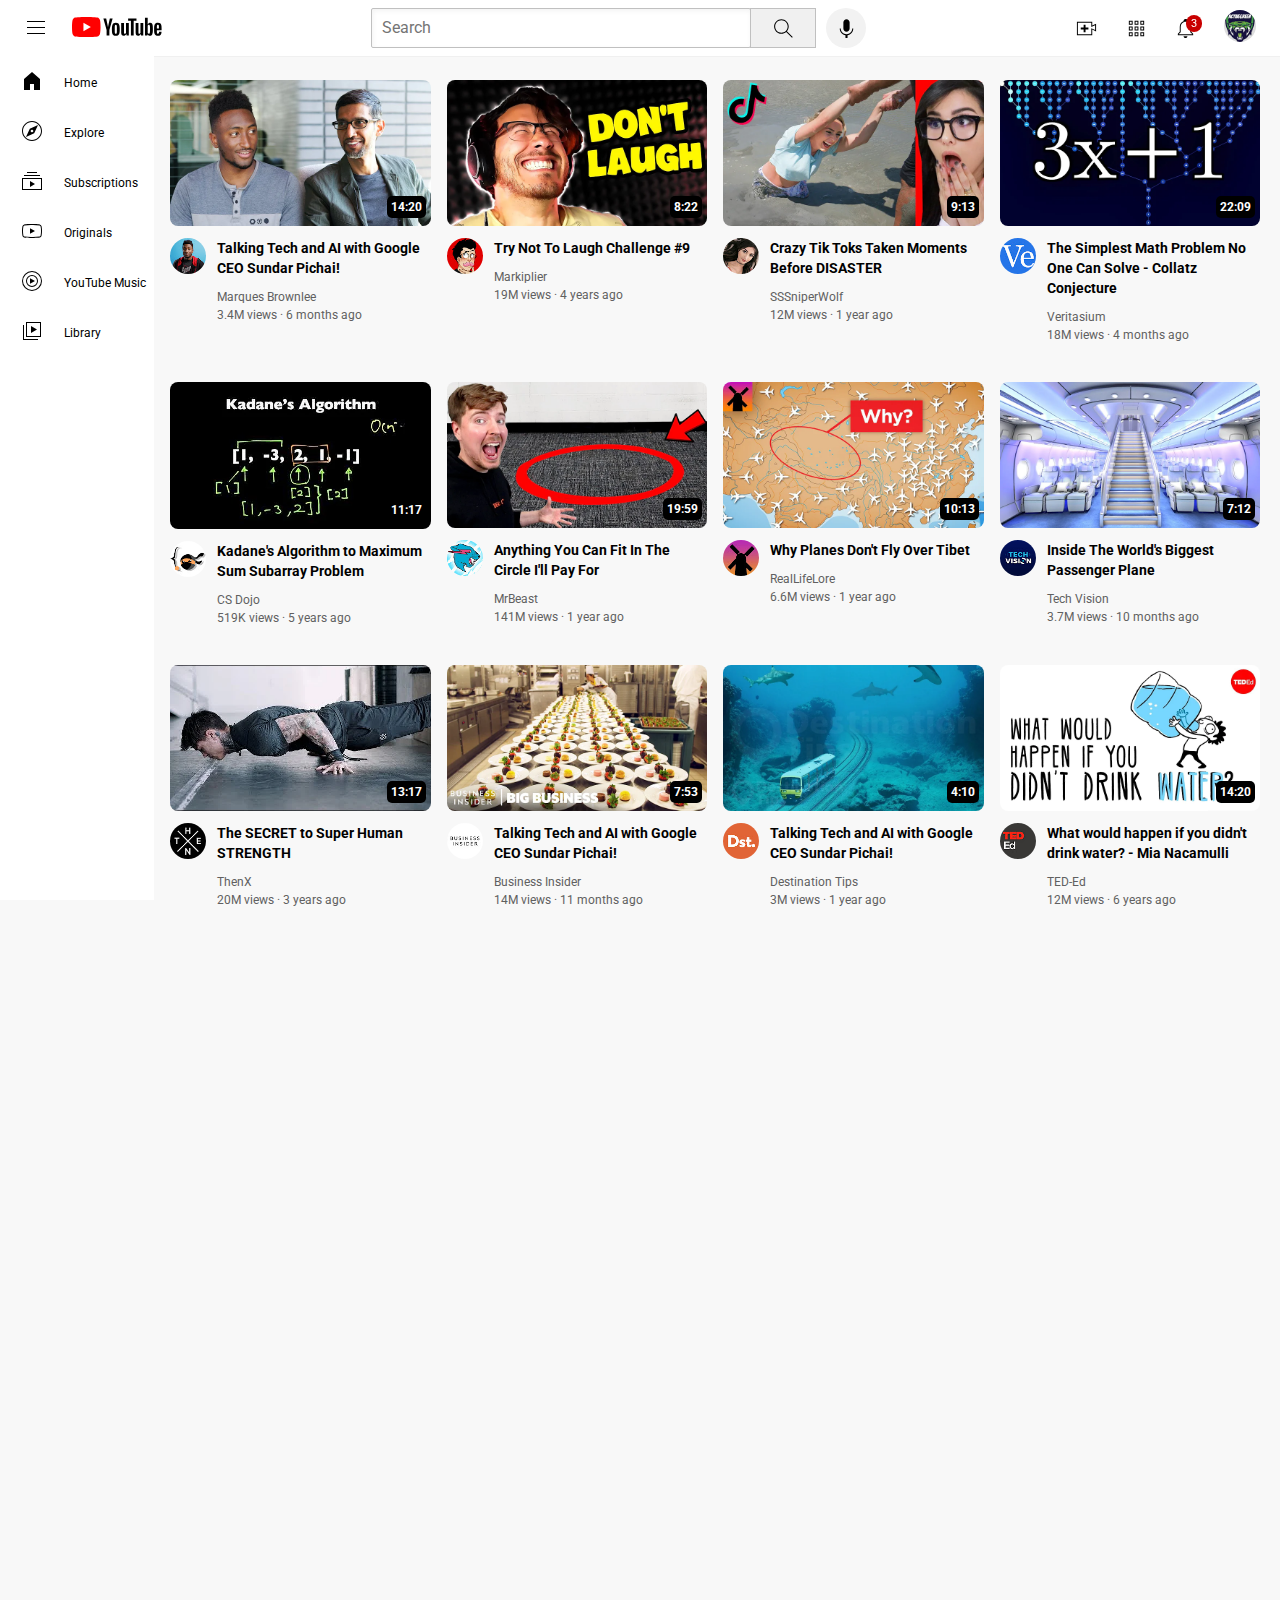
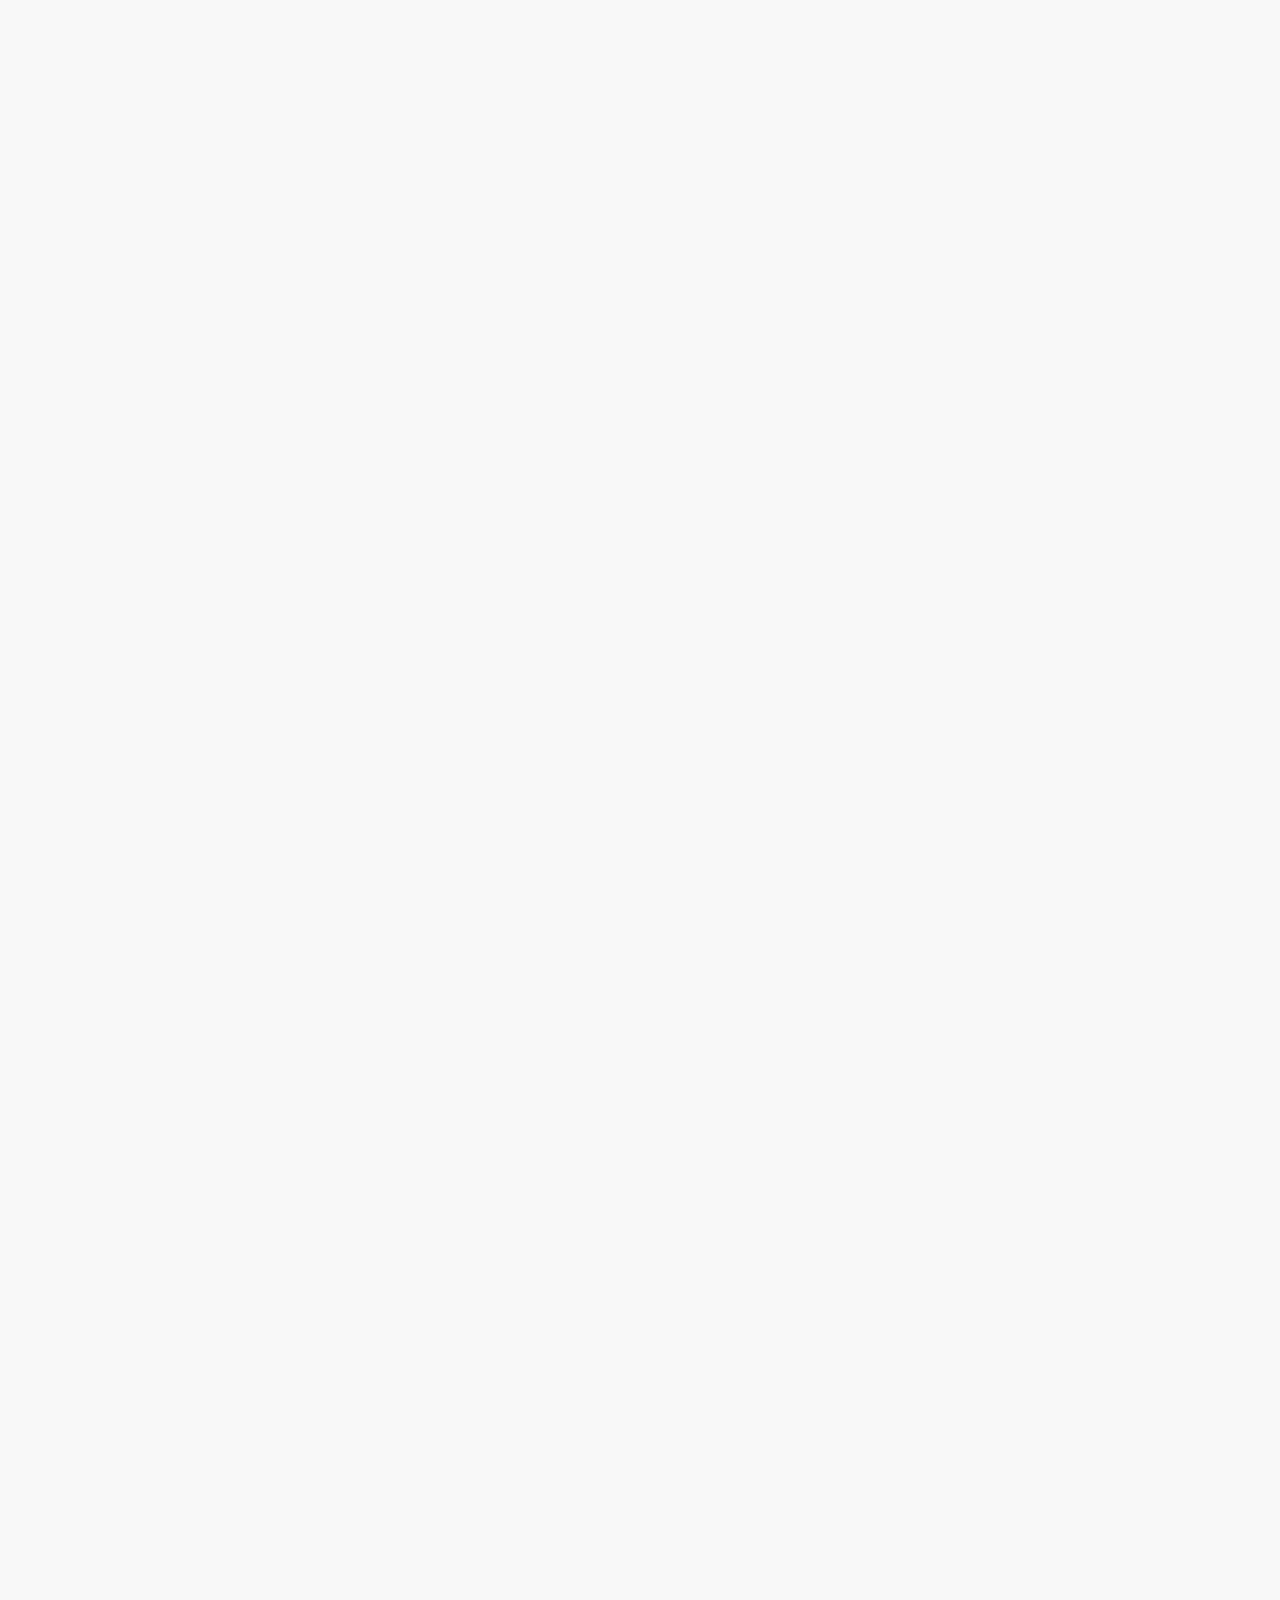
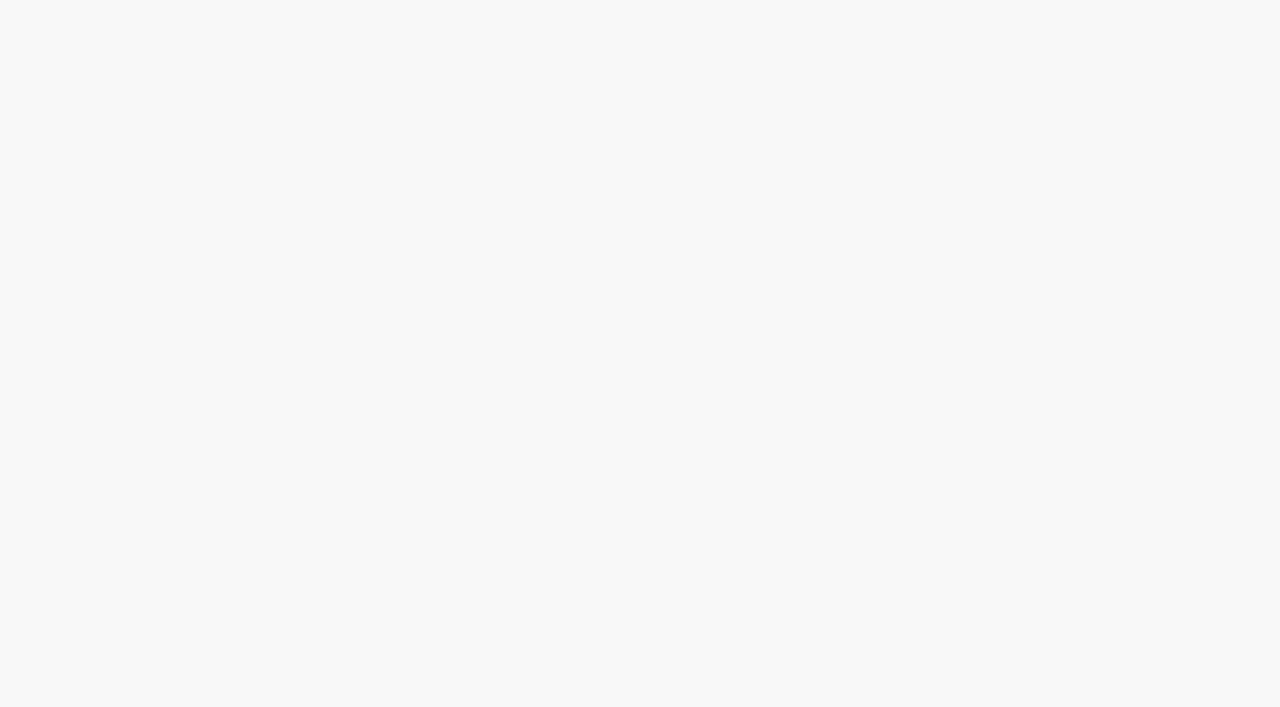
==== index.html @ 4d07a49f "Add files via upload" ====
<!DOCTYPE html>
<html>
  <head>

    <title>YouTube.com</title>

    <link rel="stylesheet" href="styles/YouTube-video.css">
    <link rel="stylesheet" href="styles/YouTube-header.css">
    <link rel="stylesheet" href="styles/YouTube-general.css">
    <link rel="stylesheet" href="styles/YouTube-sidebar.css">

    <link rel="preconnect" href="https://fonts.googleapis.com">
    <link rel="preconnect" href="https://fonts.gstatic.com" crossorigin>
    <link href="https://fonts.googleapis.com/css2?family=Roboto:wght@400;700&display=swap" rel="stylesheet">

  </head>
  <body>
    
    <header class="Header">
      <div class="left-section">
        <img class="hamburger-menu" src="photos/Header/hamburger-menu.svg">
        <a href="https://www.youtube.com/"><img class="youtube-logo" src="photos/Header/youtube-logo.svg"></a>
      </div>

      <div class="middle-section">
        <input class="search-bar" type="text" placeholder="Search">
        <button class="search-button">
          <img class="search-icon" src="photos/Header/search.svg">
          <div class="tooltip">Search</div>
        </button>
        <button class="voice-button">
          <img class="voice-icon" src="photos/Header/voice-search-icon.svg">
          <div class="tooltip">Search with your voice</div>
        </button>
      </div>

      <div class="right-section">
        <div class="upload-icon-container">
          <img class="upload-icon" src="photos/Header/upload.svg">
          <div class="tooltip">Create</div>
        </div>
        <div class="apps-icon-container">
          <img class="apps-icon" src="photos/Header/youtube-apps.svg">
          <div class="tooltip">YouTube Apps</div>
        </div>
        <div class="notifications-icon-container">
          <img class="notifications-icon" src="photos/Header/notifications.svg">
          <div class="notifications-count">3</div>
          <div class="tooltip">Notifications</div>
        </div>
        <a href="https://www.youtube.com/channel/UCqJUDIb3SZtZOdStWmdKdFQ"><img class="profile-icon" src="photos/Header/profile-p.jpg"></a>
      </div>
    </header>

    <nav class="Sidebar">
      <div class="sidebar-link"><img src="photos/SideBar/home.svg"><div class="sidebar-text">Home</div></div>
      <div class="sidebar-link"><img src="photos/SideBar/explore.svg"><div class="sidebar-text">Explore</div></div>
      <div class="sidebar-link"><img src="photos/SideBar/subscriptions.svg"><div class="sidebar-text">Subscriptions</div></div>
      <div class="sidebar-link"><img src="photos/SideBar/originals.svg"><div class="sidebar-text">Originals</div></div>
      <div class="sidebar-link"><img src="photos/SideBar/youtube-music.svg"><div class="sidebar-text">YouTube Music</div></div>
      <div class="sidebar-link"><img src="photos/SideBar/library.svg"><div class="sidebar-text">Library</div></div>
    </nav>

    <main>
      <section class="video-grid">
        <div class="video-preview">
          <div class="thumbnail-row">
            <a href="https://www.youtube.com/watch?v=n2RNcPRtAiY"><img class="thumbnail" src="photos/thumbnail-1.webp"></a>
            <div class="video-time">14:20</div>
          </div>
          <div class="video-info-grid">
            <div class="container">
              <a href="https://www.youtube.com/c/mkbhd" target="_blank"><img class="profile-picture" src="photos/profilepictures/pp1.jpeg"></a>
              <div class="expanded-profile-pic">
                <div class="creator-logo">
                  <div class="creator-pic"><img class="profile-picture" src="photos/profilepictures/pp1.jpeg"></div>
                </div>
                <div class="creator-details">
                  <div class="creator-name">Marques Brownlee</div>
                  <div class="creator-subs">15M subscribers</div>
                </div>
              </div>
            </div>
            <div>
              <a class="text-links" href="https://www.youtube.com/watch?v=n2RNcPRtAiY"><p class="video-title">Talking Tech and AI with Google CEO Sundar Pichai!</p></a>
              <a class="text-links" href="https://www.youtube.com/c/mkbhd"><p class="video-author">Marques Brownlee</p></a>
              <p class="video-stats">3.4M views &#183 6 months ago</p>
            </div>
          </div>
        </div>
  
        <div class="video-preview">
          <div class="thumbnail-row">
            <a href="https://www.youtube.com/watch?v=mP0RAo9SKZk"><img class="thumbnail" src="photos/thumbnail-2.webp"></a>
            <div class="video-time">8:22</div>
          </div>
          <div class="video-info-grid">
            <div class="container">
              <a href="https://www.youtube.com/c/markiplier" target="_blank"><img class="profile-picture" src="photos/profilepictures/pp2.jpeg"></a>
              <div class="expanded-profile-pic">
                <div class="creator-logo">
                  <div class="creator-pic"><img class="profile-picture" src="photos/profilepictures/pp2.jpeg"></div>
                </div>
                <div class="creator-details">
                  <div class="creator-name">Markiplier</div>
                  <div class="creator-subs">35M subscribers</div>
                </div>
              </div>
            </div>
            <div>
              <a class="text-links" href="https://www.youtube.com/watch?v=mP0RAo9SKZk"><p class="video-title">Try Not To Laugh Challenge #9</p></a>
              <a class="text-links" href="https://www.youtube.com/c/markiplier"><p class="video-author">Markiplier</p></a>
              <p class="video-stats">19M views &#183 4 years ago</p>
            </div>
          </div>
        </div>
  
        <div class="video-preview">
          <div class="thumbnail-row">
            <a href="https://www.youtube.com/watch?v=FgjPQQeTh1w"><img class="thumbnail" src="photos/thumbnail-3.webp"></a>
            <div class="video-time">9:13</div>
          </div>
          <div class="video-info-grid">
            <div class="container">
              <a href="https://www.youtube.com/user/SSSniperWolf" target="_blank"><img class="profile-picture" src="photos/profilepictures/pp3.jpeg"></a>
              <div class="expanded-profile-pic">
                <div class="creator-logo">
                  <div class="creator-pic"><img class="profile-picture" src="photos/profilepictures/pp3.jpeg"></div>
                </div>
                <div class="creator-details">
                  <div class="creator-name">SSSniperWolf</div>
                  <div class="creator-subs">33.6M subscribers</div>
                </div>
              </div>
            </div>
            <div>
              <a class="text-links" href="https://www.youtube.com/watch?v=FgjPQQeTh1w"><p class="video-title">
                Crazy Tik Toks Taken Moments Before DISASTER</p></a>
              <a class="text-links" href="https://www.youtube.com/user/SSSniperWolf"><p class="video-author">SSSniperWolf</p></a>
              <p class="video-stats">12M views &#183 1 year ago</p>
            </div>
          </div>
        </div>
  
        <div class="video-preview">
          <div class="thumbnail-row">
            <a href="https://www.youtube.com/watch?v=094y1Z2wpJg"><img class="thumbnail" src="photos/thumbnail-4.webp"></a>
            <div class="video-time">22:09</div>
          </div>
          <div class="video-info-grid">
            <div class="container">
              <a href="https://www.youtube.com/c/veritasium" target="_blank"><img class="profile-picture" src="photos/profilepictures/pp4.jpeg"></a>
              <div class="expanded-profile-pic">
                <div class="creator-logo">
                  <div class="creator-pic"><img class="profile-picture" src="photos/profilepictures/pp4.jpeg"></div>
                </div>
                <div class="creator-details">
                  <div class="creator-name">Veritasium</div>
                  <div class="creator-subs">13.8M subscribers</div>
                </div>
              </div>
            </div>
            <div>
              <a class="text-links" href="https://www.youtube.com/watch?v=094y1Z2wpJg"><p class="video-title">
                The Simplest Math Problem No One Can Solve - Collatz Conjecture</p></a>
              <a class="text-links" href="https://www.youtube.com/c/veritasium"><p class="video-author">Veritasium</p></a>
              <p class="video-stats">18M views &#183 4 months ago</p>
            </div>
          </div>
        </div>
  
        <div class="video-preview">
          <div class="thumbnail-row">
            <a href="https://www.youtube.com/watch?v=86CQq3pKSUw"><img class="thumbnail" src="photos/thumbnail-5.webp"></a>
            <div class="video-time">11:17</div>
          </div>
          <div class="video-info-grid">
            <div class="container">
              <a href="https://www.youtube.com/c/CSDojo" target="_blank"><img class="profile-picture" src="photos/profilepictures/pp5.jpeg"></a>
              <div class="expanded-profile-pic">
                <div class="creator-logo">
                  <div class="creator-pic"><img class="profile-picture" src="photos/profilepictures/pp5.jpeg"></div>
                </div>
                <div class="creator-details">
                  <div class="creator-name">CS Dojo</div>
                  <div class="creator-subs">1.9M subscribers</div>
                </div>
              </div>
            </div>
            <div>
              <a class="text-links" href="https://www.youtube.com/watch?v=86CQq3pKSUw"><p class="video-title">
                Kadane's Algorithm to Maximum Sum Subarray Problem</p></a>
              <a class="text-links" href="https://www.youtube.com/c/CSDojo"><p class="video-author">CS Dojo</p></a>
              <p class="video-stats">519K views &#183 5 years ago</p>
            </div>
          </div>
        </div>
  
        <div class="video-preview">
          <div class="thumbnail-row">
            <a href="https://www.youtube.com/watch?v=yXWw0_UfSFg"><img class="thumbnail" src="photos/thumbnail-6.webp"></a>
            <div class="video-time">19:59</div>
          </div>
          <div class="video-info-grid">
            <div class="container">
              <a href="https://www.youtube.com/channel/UCX6OQ3DkcsbYNE6H8uQQuVA" target="_blank"><img class="profile-picture" src="photos/profilepictures/pp6.jpeg"></a>
              <div class="expanded-profile-pic">
                <div class="creator-logo">
                  <div class="creator-pic"><img class="profile-picture" src="photos/profilepictures/pp6.jpeg"></div>
                </div>
                <div class="creator-details">
                  <div class="creator-name">MrBeast</div>
                  <div class="creator-subs">161M subscribers</div>
                </div>
              </div>
            </div>
            <div>
              <a class="text-links" href="https://www.youtube.com/watch?v=yXWw0_UfSFg"><p class="video-title">
                Anything You Can Fit In The Circle I'll Pay For</p></a>
              <a class="text-links" href="https://www.youtube.com/channel/UCX6OQ3DkcsbYNE6H8uQQuVA"><p class="video-author">MrBeast</p></a>
              <p class="video-stats">141M views &#183 1 year ago</p>
            </div>
          </div>
        </div>
  
        <div class="video-preview">
          <div class="thumbnail-row">
            <a href="https://www.youtube.com/watch?v=fNVa1qMbF9Y"><img class="thumbnail" src="photos/thumbnail-7.webp"></a>
            <div class="video-time">10:13</div>
          </div>
          <div class="video-info-grid">
            <div class="container">
              <a href="https://www.youtube.com/@RealLifeLore" target="_blank"><img class="profile-picture" src="photos/profilepictures/pp7.jpeg"></a>
              <div class="expanded-profile-pic">
                <div class="creator-logo">
                  <div class="creator-pic"><img class="profile-picture" src="photos/profilepictures/pp7.jpeg"></div>
                </div>
                <div class="creator-details">
                  <div class="creator-name">RealLifeLore</div>
                  <div class="creator-subs">6.87M subscribers</div>
                </div>
              </div>
            </div>
            <div>
              <a class="text-links" href="https://www.youtube.com/watch?v=fNVa1qMbF9Y"><p class="video-title">Why Planes Don't Fly Over Tibet</p></a>
              <a class="text-links" href="https://www.youtube.com/@RealLifeLore"><p class="video-author">RealLifeLore</p></a>
              <p class="video-stats">6.6M views &#183 1 year ago</p>
            </div>
          </div>
        </div>
  
        <div class="video-preview">
          <div class="thumbnail-row">
            <a href="https://www.youtube.com/watch?v=lFm4EM1juls"><img class="thumbnail" src="photos/thumbnail-8.webp"></a>
            <div class="video-time">7:12</div>
          </div>
          <div class="video-info-grid">
            <div class="container">
              <a href="https://www.youtube.com/channel/UCHAK6CyegY22Zj2GWrcaIxg" target="_blank"><img class="profile-picture" src="photos/profilepictures/pp8.jpeg"></a>
              <div class="expanded-profile-pic">
                <div class="creator-logo">
                  <div class="creator-pic"><img class="profile-picture" src="photos/profilepictures/pp8.jpeg"></div>
                </div>
                <div class="creator-details">
                  <div class="creator-name">Tech Vision</div>
                  <div class="creator-subs">814K subscribers</div>
                </div>
              </div>
            </div>
            <div>
              <a class="text-links" href="https://www.youtube.com/watch?v=n2RNcPRtAiY"><p class="video-title">Inside The World's Biggest Passenger Plane</p></a>
              <a class="text-links" href="https://www.youtube.com/c/mkbhd"><p class="video-author">Tech Vision</p></a>
              <p class="video-stats">3.7M views &#183 10 months ago</p>
            </div>
          </div>
        </div>
  
        <div class="video-preview">
          <div class="thumbnail-row">
            <a href="https://www.youtube.com/watch?v=ixmxOlcrlUc"><img class="thumbnail" src="photos/thumbnail-9.webp"></a>
            <div class="video-time">13:17</div>
          </div>
          <div class="video-info-grid">
            <div class="container">
              <a href="https://www.youtube.com/c/OFFICIALTHENXSTUDIOS" target="_blank"><img class="profile-picture" src="photos/profilepictures/pp9.jpeg"></a>
              <div class="expanded-profile-pic">
                <div class="creator-logo">
                  <div class="creator-pic"><img class="profile-picture" src="photos/profilepictures/pp9.jpeg"></div>
                </div>
                <div class="creator-details">
                  <div class="creator-name">ThenX</div>
                  <div class="creator-subs">7.65M subscribers</div>
                </div>
              </div>
            </div>
            <div>
              <a class="text-links" href="https://www.youtube.com/watch?v=ixmxOlcrlUc"><p class="video-title">The SECRET to Super Human STRENGTH</p></a>
              <a class="text-links" href="https://www.youtube.com/c/OFFICIALTHENXSTUDIOS"><p class="video-author">ThenX</p></a>
              <p class="video-stats">20M views &#183 3 years ago</p>
            </div>
          </div>
        </div>
  
        <div class="video-preview">
          <div class="thumbnail-row">
            <a href="https://www.youtube.com/watch?v=R2vXbFp5C9o"><img class="thumbnail" src="photos/thumbnail-10.webp"></a>
            <div class="video-time">7:53</div>
          </div>
          <div class="video-info-grid">
            <div class="container">
              <a href="https://www.youtube.com/user/businessinsider" target="_blank"><img class="profile-picture" src="photos/profilepictures/pp10.jpeg"></a>
              <div class="expanded-profile-pic">
                <div class="creator-logo">
                  <div class="creator-pic"><img class="profile-picture" src="photos/profilepictures/pp10.jpeg"></div>
                </div>
                <div class="creator-details">
                  <div class="creator-name">Business Insider</div>
                  <div class="creator-subs">7.83M subscribers</div>
                </div>
              </div>
            </div>
            <div>
              <a class="text-links" href="https://www.youtube.com/watch?v=R2vXbFp5C9o"><p class="video-title">Talking Tech and AI with Google CEO Sundar Pichai!</p></a>
              <a class="text-links" href="https://www.youtube.com/user/businessinsider"><p class="video-author">Business Insider</p></a>
              <p class="video-stats">14M views &#183 11 months ago</p>
            </div>
          </div>
        </div>
  
        <div class="video-preview">
          <div class="thumbnail-row">
            <a href="https://www.youtube.com/watch?v=0nZuYyXET3s"><img class="thumbnail" src="photos/thumbnail-11.webp"></a>
            <div class="video-time">4:10</div>
          </div>
          <div class="video-info-grid">
            <div class="container">
              <a href="https://www.youtube.com/c/Destinationtips" target="_blank"><img class="profile-picture" src="photos/profilepictures/pp11.jpeg"></a>
              <div class="expanded-profile-pic">
                <div class="creator-logo">
                  <div class="creator-pic"><img class="profile-picture" src="photos/profilepictures/pp11.jpeg"></div>
                </div>
                <div class="creator-details">
                  <div class="creator-name">Destination Tips</div>
                  <div class="creator-subs">282K subscribers</div>
                </div>
              </div>
            </div>
            <div>
              <a class="text-links" href="https://www.youtube.com/watch?v=0nZuYyXET3s"><p class="video-title">Talking Tech and AI with Google CEO Sundar Pichai!</p></a>
              <a class="text-links" href="https://www.youtube.com/c/Destinationtips"><p class="video-author">Destination Tips</p></a>
              <p class="video-stats">3M views &#183 1 year ago</p>
            </div>
          </div>
        </div>
  
        <div class="video-preview">
          <div class="thumbnail-row">
            <a href="https://www.youtube.com/watch?v=9iMGFqMmUFs"><img class="thumbnail" src="photos/thumbnail-12.webp"></a>
            <div class="video-time">14:20</div>
          </div>
          <div class="video-info-grid">
            <div class="container">
              <a href="https://www.youtube.com/teded" target="_blank"><img class="profile-picture" src="photos/profilepictures/pp12.jpeg"></a>
              <div class="expanded-profile-pic">
                <div class="creator-logo">
                  <div class="creator-pic"><img class="profile-picture" src="photos/profilepictures/pp12.jpeg"></div>
                </div>
                <div class="creator-details">
                  <div class="creator-name">TED-Ed</div>
                  <div class="creator-subs">18.7M subscribers</div>
                </div>
              </div>
            </div>
            <div>
              <a class="text-links" href="https://www.youtube.com/watch?v=9iMGFqMmUFs"><p class="video-title">What would happen if you didn't drink water? - Mia Nacamulli</p></a>
              <a class="text-links" href="https://www.youtube.com/teded"><p class="video-author">TED-Ed</p></a>
              <p class="video-stats">12M views &#183 6 years ago</p>
            </div>
          </div>
        </div>
      </section>
    </main>

    
  </body>
</html>
---- styles/YouTube-video.css ----
.video-grid
{
  display: grid;
  grid-template-columns: 1fr 1fr 1fr;
  column-gap: 16px;
  row-gap: 40px;
}

/*Adjusting video's to screen size*/

@media (max-width:750px)
{
  .video-grid
  {
    grid-template-columns: 1fr 1fr;
  }
}

@media (min-width:751px) and (max-width:999px)
{
  .video-grid
  {
    grid-template-columns: 1fr 1fr 1fr;
  }
}

@media (min-width:1000px)
{
  .video-grid
  {
    grid-template-columns: 1fr 1fr 1fr 1fr;
  }
}

/*-------------------------------------------------------*/

.thumbnail-row
{
  position: relative;
  margin-bottom: 8px;
}
.thumbnail
{
  width: 100%;
  border-radius: 8px;
}
.video-info-grid
{
  display: grid;
  grid-template-columns: 47px 1fr;
}
.profile-picture
{
  width: 36px;
  border-radius: 180px;
}
.video-title
{
  margin-top: 0px;
  font-weight: bold;
  font-size: 14px;
  line-height: 20px;
  margin-bottom: 12px;
}
.video-author, .video-stats
{
  font-size: 12px;
  color: rgb(96, 96, 96);
}
.video-author
{
  margin-bottom: 4px;
}
.video-time
{
  background-color: rgb(0, 0, 0);
  font-size: 12px;
  font-weight: bold;
  color:white;
  position: absolute;
  bottom: 12px;
  right: 5px;
  padding:4px;
  border-radius: 5px;
}

.expanded-profile-pic
{
  display: flex;
  justify-content: center;
  align-items: center;
  flex-direction: row;
  position: absolute;
  border-radius: 7px;
  background-color: white;
  box-shadow: 0px 0px 10px rgba(0, 0, 0, 0.2);
  padding: 10px 17px 6px 10px; /*top , right , bottom , left */

  top: 30px;
  left: 35px;
  opacity: 0;
  transition: opacity 0.7;
  pointer-events: none;
}

.container:hover .expanded-profile-pic
{
  opacity: 1;
}

.expanded-profile-pic img
{
  width: 50px;
}

.creator-logo
{
  margin-right: 7px;
}

.creator-name
{
  font-size: 15px;
  font-weight: bold;
}

.creator-subs
{
  font-size: 13px;
  color: gray;
  margin-top: 3px;
}

.container
{
  position: relative;
  display: flex;
  white-space: nowrap;
}
---- styles/YouTube-header.css ----
.Header
{
  display: flex;
  flex-direction: row;
  justify-content: space-between;
  position: fixed;

  height: 50px;
  top: 0px;
  left: 0px;
  right: 0px;
  background-color: white;
  border-bottom: 1px solid rgb(240, 240, 240); /*width , visible , color */
  z-index: 100;
  padding-top: 3px;
  padding-bottom: 3px;
}

.left-section
{
  display: flex;
  align-items: center;
}
.hamburger-menu
{
  height: 24px;
  margin-left: 24px;
  margin-right: 24px;
}
.youtube-logo
{
  height: 20px;
  margin-top: 2px;
}

.middle-section
{
  flex: 1;
  max-width: 500px;
  margin-left: 5px;
  margin-right: 0px;
  display: flex;
  align-items: center;
}

.search-bar
{
  flex: 1;
  width: 0;
  height: 36px;
  padding-left: 10px;
  font-size: 16px;

  border: 1px solid rgb(192, 192, 192); /*width , visible , color */
  border-radius: 2px;

  box-shadow: inset 1px 2px 5px rgba(0, 0, 0, 0.05);
}
.search-bar::placeholder
{
  font-family: Roboto, Arial;
  font-size: 16px;
}

.search-button
{
  height: 40px;
  width: 66px;
  background-color: rgb(240, 240, 240);
  border: 1px solid rgb(192, 192, 192); /*width , visible , color */
  margin-left: -1px;
  margin-right: 10px;
}


.search-button , .voice-button , .upload-icon-container , .apps-icon-container , .notifications-icon-container
{
  display: flex;
  align-items: center;
  justify-content: center;
  position: relative;
  cursor: pointer;
}



.search-button .tooltip , .voice-button .tooltip , .upload-icon-container .tooltip , .apps-icon-container .tooltip , .notifications-icon-container .tooltip
{
  position: absolute;
  background-color: gray;
  color: white;
  padding: 8px;
  border-radius: 4px;
  font-size: 12px;
  bottom: -40px;
  opacity: 0;
  transition: opacity 0.2s;
  pointer-events: none;
  white-space: nowrap;
}
.search-button:hover .tooltip , .voice-button:hover .tooltip , .upload-icon-container:hover .tooltip , .apps-icon-container:hover .tooltip ,
.notifications-icon-container:hover .tooltip
{
  opacity: 1;
}

.search-icon
{
  height: 25px;
}

.voice-button
{
  height: 40px;
  width: 40px;
  border-radius: 20px;
  border-style: none;
  background-color: rgb(242, 242, 242);
  margin-right: 5px;
}
.voice-icon
{
  height: 25px;
}

.right-section
{
  width: 205px;
  display: flex;
  align-items: center;
  justify-content:space-between;
  flex-shrink: 0;
}

.upload-icon
{
  height: 23px;
}


.apps-icon
{
  height: 23px;
}


.notifications-icon
{
  height: 23px;
}

.notifications-icon-container
{
position: relative;
}


.notifications-count
{
  position: absolute;
  top: -2px;
  right: -5px;
  background-color: rgb(201, 0, 0);
  color: white;
  font-size: 11px;
  padding: 2px 5px; /*vertical , horizontal */
  border-radius: 10px;
}


.profile-icon
{
  height: 32px;
  border-radius: 20px;
  margin-right: 24px;
}
---- styles/YouTube-general.css ----
p , a
{
  margin-top: 0px;
  margin-bottom: 0px;
}

body
{
  font-family: Roboto, Arial;
  color: black;
  margin: 0;
  padding-top: 80px;
  padding-left: 96px;
  padding-right: 24px;
  margin-bottom: 3000px;
  background-color: rgb(248, 248, 248);
}

.text-links
{
  color: inherit;
  text-decoration: none;
}

@media (min-width:1200.1px) /*sidebar padding correct scale*/
{
  body
  {
    padding-left: 170px;
    padding-right: 20px;
  }
}
---- styles/YouTube-sidebar.css ----
@media (max-width:1200px) /*Sidebar icon + text underneath*/
{
  .Sidebar
  {
    position: fixed;
    left: 0px;
    bottom: 0px;
    top: 50px;
    background-color: white;
    width: 72px;
    z-index: 200;
    padding-top: 8px;
  }

  .sidebar-link
  {
    height: 74px;
    display: flex;
    flex-direction: column;
    justify-content: center;
    align-items: center;
    cursor: pointer;
  }
  .sidebar-text
  {
    font-size: 10px;
  }
}

@media (min-width:1200.1px) /*Sidebar icon + text expanded*/
{
  .Sidebar
  {
    position: fixed;
    left: 0px;
    bottom: 0px;
    top: 50px;
    background-color: white;
    width: 154px;
    z-index: 200;
    padding-top: 8px;
  }

  .sidebar-link
  {
    height: 50px;
    display: flex;
    flex-direction: row;
    justify-content:flex-start;
    align-items:center;
    cursor: pointer;
  }

  .sidebar-link img
  {
    height: 24px;
    margin-bottom: 5px;
    margin-right: 20px;
    margin-left: 20px;
  }

  .sidebar-text
  {
    font-size: 12px;
  }
}

.sidebar-link:hover
{
  background-color: rgb(235, 235, 235);
}

.sidebar-link img
{
  height: 24px;
  margin-bottom: 5px;
}
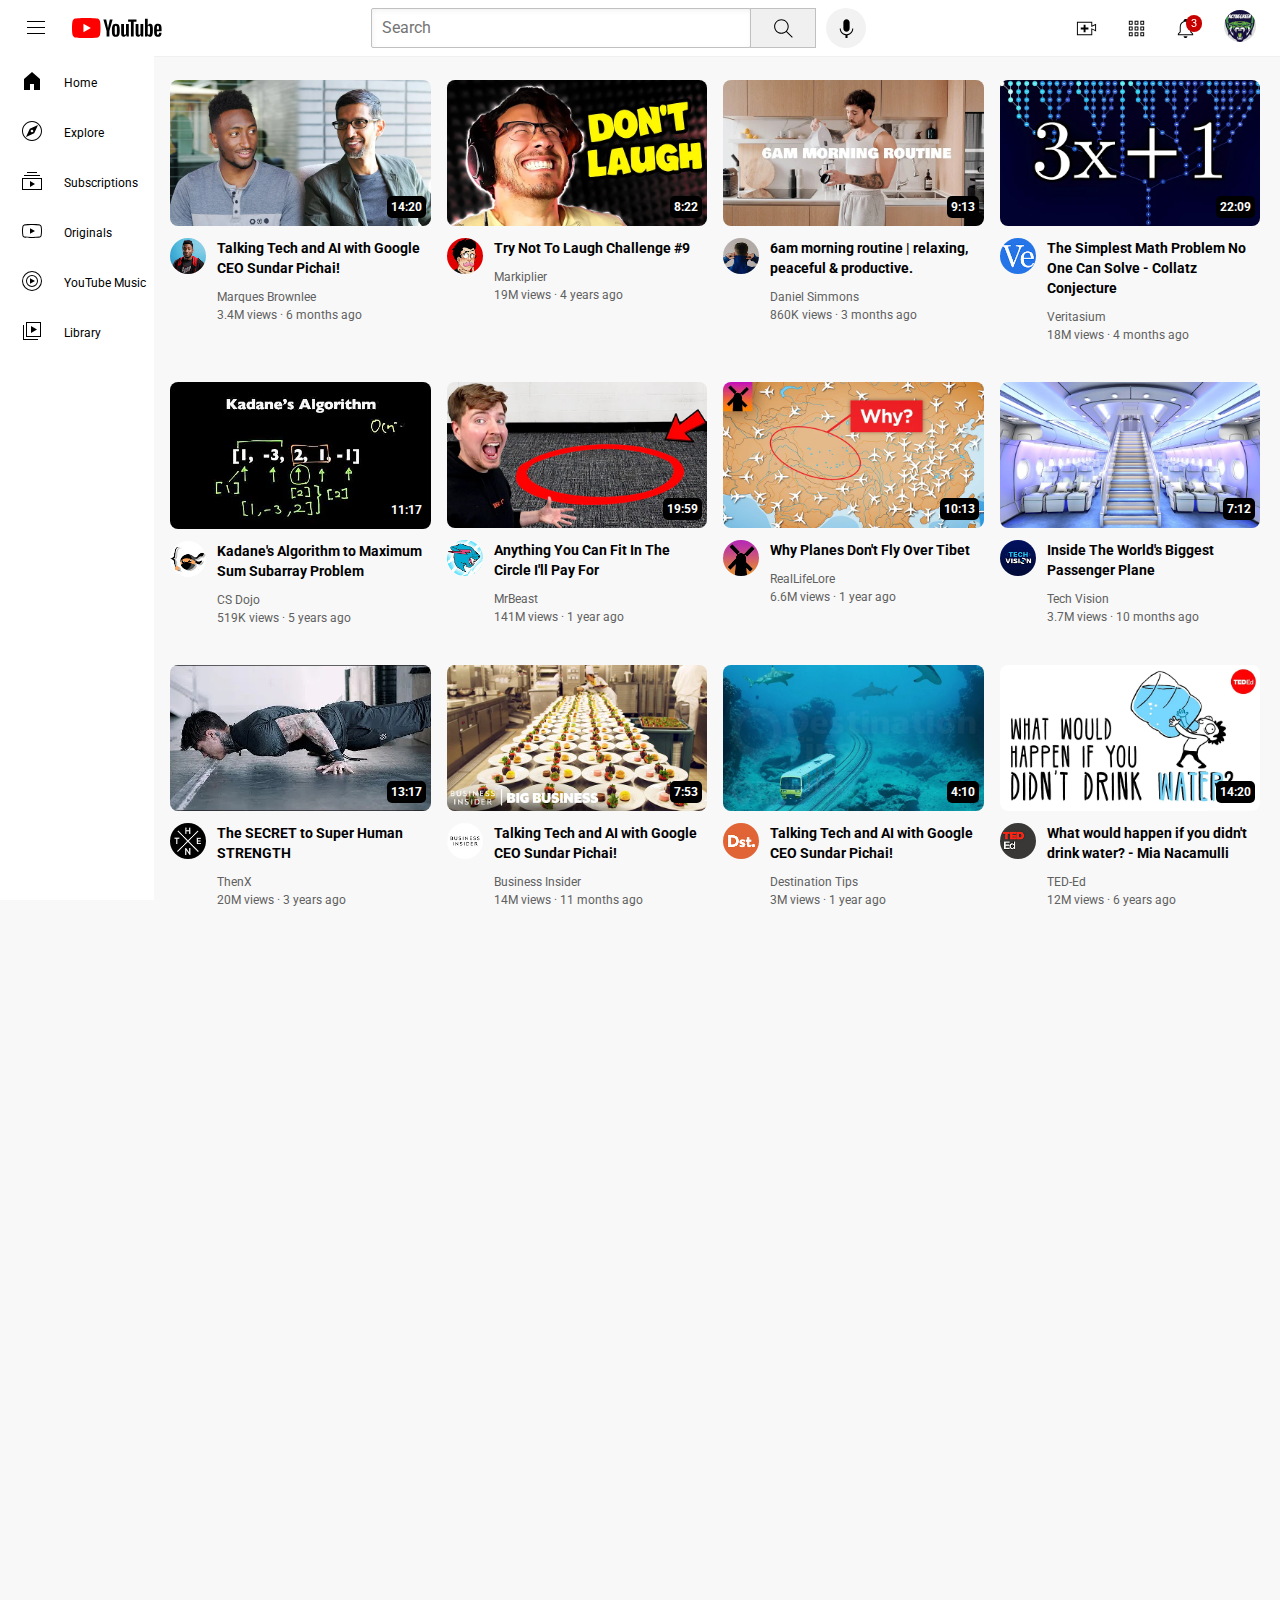
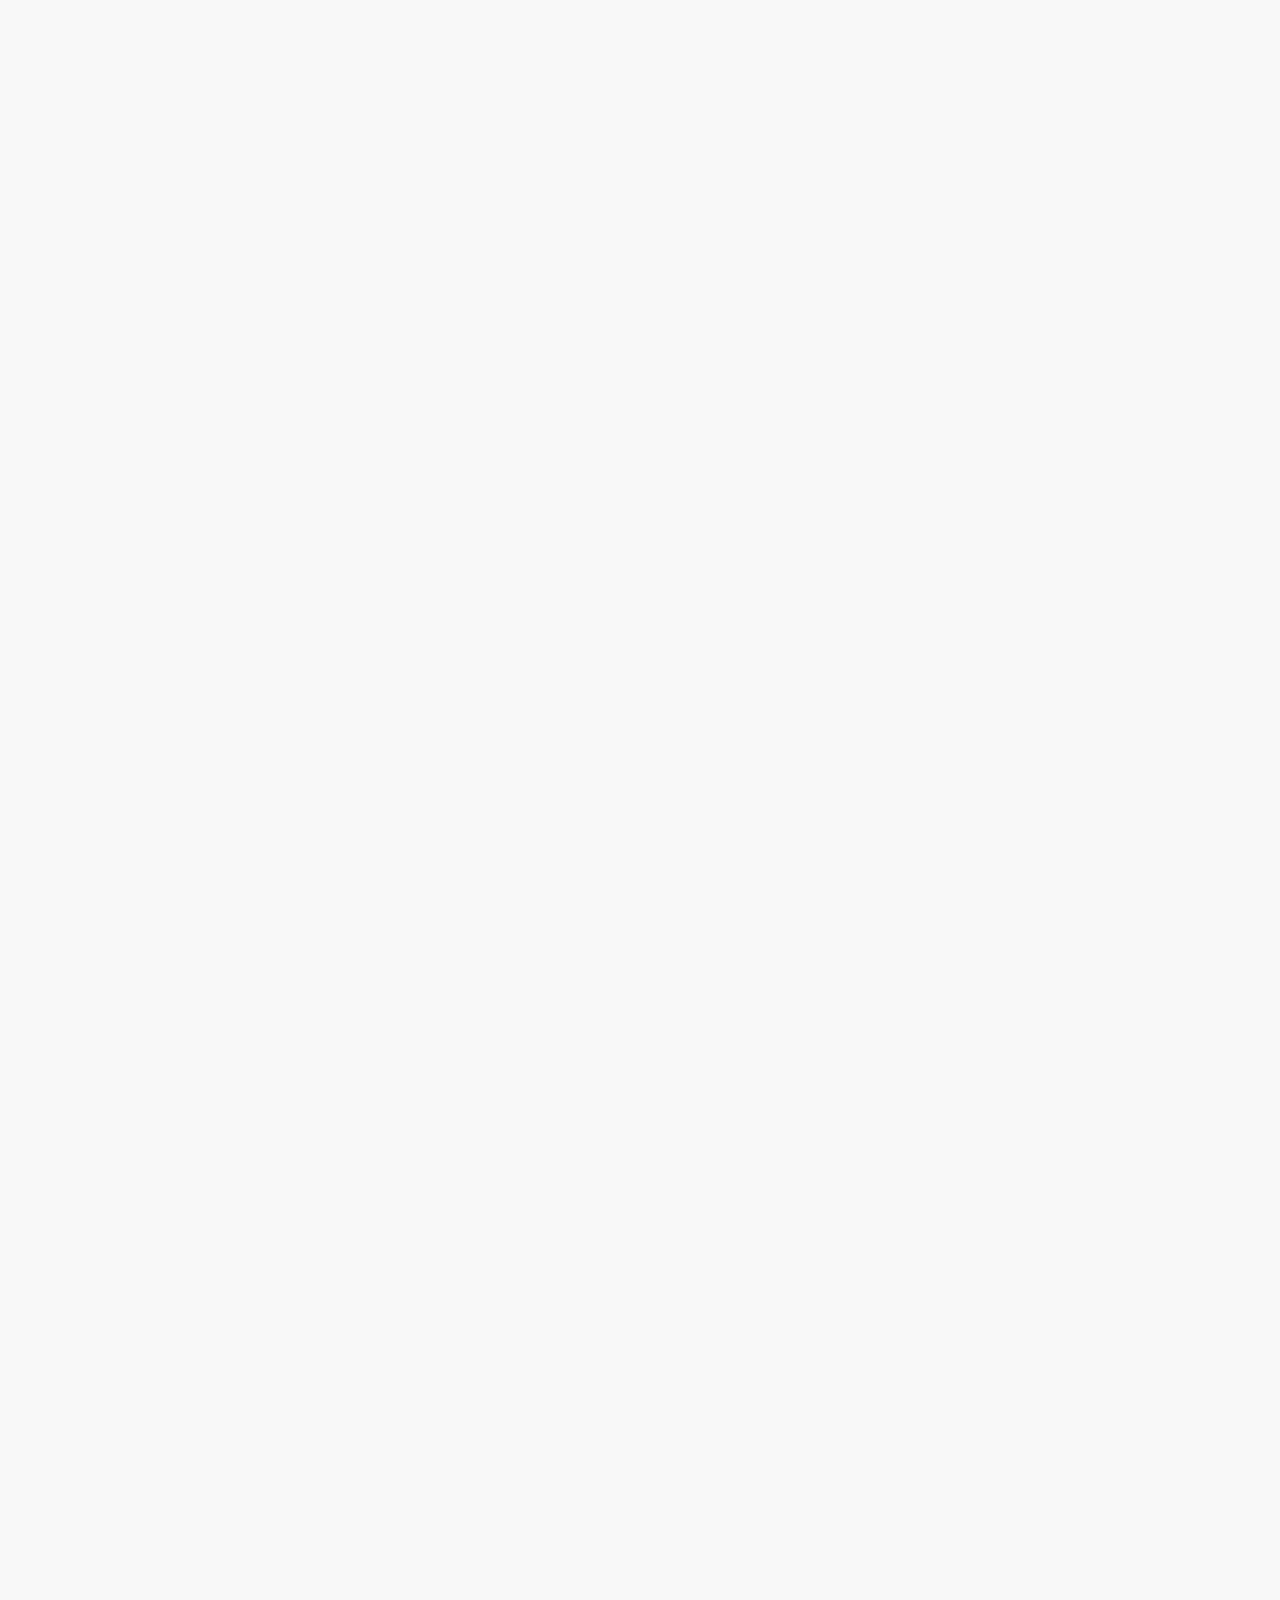
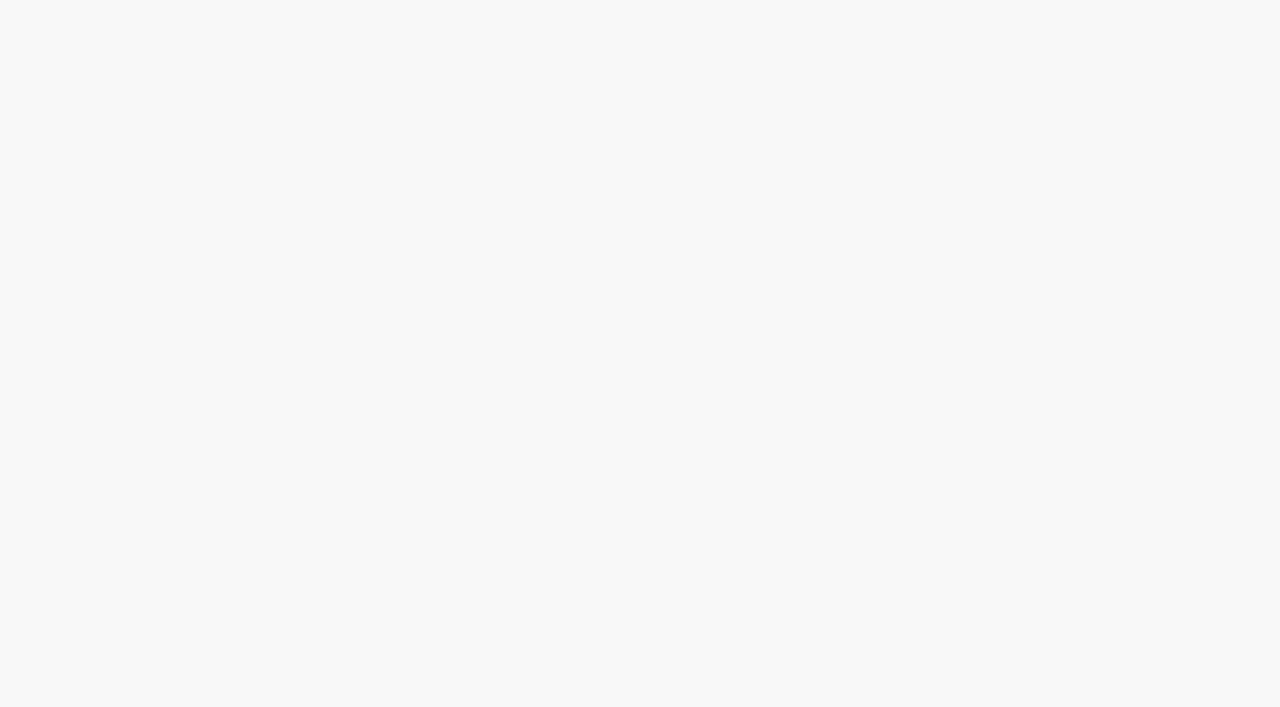
==== commit 32b56798: "Add files via upload" ====
--- a/index.html
+++ b/index.html
@@ -3,11 +3,12 @@
   <head>
 
     <title>YouTube.com</title>
-
-    <link rel="stylesheet" href="styles/YouTube-video.css">
-    <link rel="stylesheet" href="styles/YouTube-header.css">
-    <link rel="stylesheet" href="styles/YouTube-general.css">
-    <link rel="stylesheet" href="styles/YouTube-sidebar.css">
+    <link rel="icon" type="image/x-icon" href="photos/FavIcon/YouTube-logo-mini.png">
+
+    <link rel="stylesheet" href="styles/Index-styles/YouTube-video.css">
+    <link rel="stylesheet" href="styles/Index-styles/YouTube-header.css">
+    <link rel="stylesheet" href="styles/Index-styles/YouTube-general.css">
+    <link rel="stylesheet" href="styles/Index-styles/YouTube-sidebar.css">
 
     <link rel="preconnect" href="https://fonts.googleapis.com">
     <link rel="preconnect" href="https://fonts.gstatic.com" crossorigin>
@@ -65,7 +66,7 @@
       <section class="video-grid">
         <div class="video-preview">
           <div class="thumbnail-row">
-            <a href="https://www.youtube.com/watch?v=n2RNcPRtAiY"><img class="thumbnail" src="photos/thumbnail-1.webp"></a>
+            <a href="https://www.youtube.com/watch?v=n2RNcPRtAiY"><img class="thumbnail" src="photos/Thumbnails/thumbnail-1.webp"></a>
             <div class="video-time">14:20</div>
           </div>
           <div class="video-info-grid">
@@ -91,7 +92,7 @@
   
         <div class="video-preview">
           <div class="thumbnail-row">
-            <a href="https://www.youtube.com/watch?v=mP0RAo9SKZk"><img class="thumbnail" src="photos/thumbnail-2.webp"></a>
+            <a href="https://www.youtube.com/watch?v=mP0RAo9SKZk"><img class="thumbnail" src="photos/Thumbnails/thumbnail-2.webp"></a>
             <div class="video-time">8:22</div>
           </div>
           <div class="video-info-grid">
@@ -116,35 +117,37 @@
         </div>
   
         <div class="video-preview">
-          <div class="thumbnail-row">
-            <a href="https://www.youtube.com/watch?v=FgjPQQeTh1w"><img class="thumbnail" src="photos/thumbnail-3.webp"></a>
+          <div class="video-overlay">
+            <a href="http://127.0.0.1:5500/Project_Youtube/YouTube-video.html"><video class="preview-video" autoplay loop muted><source class="vid" src="videos/6am short loop - Made with Clipchamp.mp4" type="video/mp4"></video></a>
+          </div>
+          <div class="thumbnail-row">
+            <a href="http://127.0.0.1:5500/Project_Youtube/YouTube-video.html"><img class="thumbnail" src="photos/Thumbnails/thumbnail-3.webp"></a>
             <div class="video-time">9:13</div>
           </div>
           <div class="video-info-grid">
             <div class="container">
-              <a href="https://www.youtube.com/user/SSSniperWolf" target="_blank"><img class="profile-picture" src="photos/profilepictures/pp3.jpeg"></a>
-              <div class="expanded-profile-pic">
-                <div class="creator-logo">
-                  <div class="creator-pic"><img class="profile-picture" src="photos/profilepictures/pp3.jpeg"></div>
-                </div>
-                <div class="creator-details">
-                  <div class="creator-name">SSSniperWolf</div>
-                  <div class="creator-subs">33.6M subscribers</div>
-                </div>
-              </div>
-            </div>
-            <div>
-              <a class="text-links" href="https://www.youtube.com/watch?v=FgjPQQeTh1w"><p class="video-title">
-                Crazy Tik Toks Taken Moments Before DISASTER</p></a>
-              <a class="text-links" href="https://www.youtube.com/user/SSSniperWolf"><p class="video-author">SSSniperWolf</p></a>
-              <p class="video-stats">12M views &#183 1 year ago</p>
-            </div>
-          </div>
-        </div>
-  
-        <div class="video-preview">
-          <div class="thumbnail-row">
-            <a href="https://www.youtube.com/watch?v=094y1Z2wpJg"><img class="thumbnail" src="photos/thumbnail-4.webp"></a>
+              <a href="https://www.youtube.com/@imdanielsimmons" target="_blank"><img class="profile-picture" src="photos/profilepictures/pp3.jpg"></a>
+              <div class="expanded-profile-pic">
+                <div class="creator-logo">
+                  <div class="creator-pic"><img class="profile-picture" src="photos/profilepictures/pp3.jpg"></div>
+                </div>
+                <div class="creator-details">
+                  <div class="creator-name">Daniel Simmons</div>
+                  <div class="creator-subs">567K subscribers</div>
+                </div>
+              </div>
+            </div>
+            <div>
+              <a class="text-links" href="http://127.0.0.1:5500/Project_Youtube/YouTube-video.html"><p class="video-title">6am morning routine | relaxing, peaceful & productive.</p></a>
+              <a class="text-links" href="https://www.youtube.com/@imdanielsimmons"><p class="video-author">Daniel Simmons</p></a>
+              <p class="video-stats">860K views &#183 3 months ago</p>
+            </div>
+          </div>
+        </div>
+  
+        <div class="video-preview">
+          <div class="thumbnail-row">
+            <a href="https://www.youtube.com/watch?v=094y1Z2wpJg"><img class="thumbnail" src="photos/Thumbnails/thumbnail-4.webp"></a>
             <div class="video-time">22:09</div>
           </div>
           <div class="video-info-grid">
@@ -171,7 +174,7 @@
   
         <div class="video-preview">
           <div class="thumbnail-row">
-            <a href="https://www.youtube.com/watch?v=86CQq3pKSUw"><img class="thumbnail" src="photos/thumbnail-5.webp"></a>
+            <a href="https://www.youtube.com/watch?v=86CQq3pKSUw"><img class="thumbnail" src="photos/Thumbnails/thumbnail-5.webp"></a>
             <div class="video-time">11:17</div>
           </div>
           <div class="video-info-grid">
@@ -198,7 +201,7 @@
   
         <div class="video-preview">
           <div class="thumbnail-row">
-            <a href="https://www.youtube.com/watch?v=yXWw0_UfSFg"><img class="thumbnail" src="photos/thumbnail-6.webp"></a>
+            <a href="https://www.youtube.com/watch?v=yXWw0_UfSFg"><img class="thumbnail" src="photos/Thumbnails/thumbnail-6.webp"></a>
             <div class="video-time">19:59</div>
           </div>
           <div class="video-info-grid">
@@ -225,7 +228,7 @@
   
         <div class="video-preview">
           <div class="thumbnail-row">
-            <a href="https://www.youtube.com/watch?v=fNVa1qMbF9Y"><img class="thumbnail" src="photos/thumbnail-7.webp"></a>
+            <a href="https://www.youtube.com/watch?v=fNVa1qMbF9Y"><img class="thumbnail" src="photos/Thumbnails/thumbnail-7.webp"></a>
             <div class="video-time">10:13</div>
           </div>
           <div class="video-info-grid">
@@ -251,7 +254,7 @@
   
         <div class="video-preview">
           <div class="thumbnail-row">
-            <a href="https://www.youtube.com/watch?v=lFm4EM1juls"><img class="thumbnail" src="photos/thumbnail-8.webp"></a>
+            <a href="https://www.youtube.com/watch?v=lFm4EM1juls"><img class="thumbnail" src="photos/Thumbnails/thumbnail-8.webp"></a>
             <div class="video-time">7:12</div>
           </div>
           <div class="video-info-grid">
@@ -277,7 +280,7 @@
   
         <div class="video-preview">
           <div class="thumbnail-row">
-            <a href="https://www.youtube.com/watch?v=ixmxOlcrlUc"><img class="thumbnail" src="photos/thumbnail-9.webp"></a>
+            <a href="https://www.youtube.com/watch?v=ixmxOlcrlUc"><img class="thumbnail" src="photos/Thumbnails/thumbnail-9.webp"></a>
             <div class="video-time">13:17</div>
           </div>
           <div class="video-info-grid">
@@ -303,7 +306,7 @@
   
         <div class="video-preview">
           <div class="thumbnail-row">
-            <a href="https://www.youtube.com/watch?v=R2vXbFp5C9o"><img class="thumbnail" src="photos/thumbnail-10.webp"></a>
+            <a href="https://www.youtube.com/watch?v=R2vXbFp5C9o"><img class="thumbnail" src="photos/Thumbnails/thumbnail-10.webp"></a>
             <div class="video-time">7:53</div>
           </div>
           <div class="video-info-grid">
@@ -329,7 +332,7 @@
   
         <div class="video-preview">
           <div class="thumbnail-row">
-            <a href="https://www.youtube.com/watch?v=0nZuYyXET3s"><img class="thumbnail" src="photos/thumbnail-11.webp"></a>
+            <a href="https://www.youtube.com/watch?v=0nZuYyXET3s"><img class="thumbnail" src="photos/Thumbnails/thumbnail-11.webp"></a>
             <div class="video-time">4:10</div>
           </div>
           <div class="video-info-grid">
@@ -355,7 +358,7 @@
   
         <div class="video-preview">
           <div class="thumbnail-row">
-            <a href="https://www.youtube.com/watch?v=9iMGFqMmUFs"><img class="thumbnail" src="photos/thumbnail-12.webp"></a>
+            <a href="https://www.youtube.com/watch?v=9iMGFqMmUFs"><img class="thumbnail" src="photos/Thumbnails/thumbnail-12.webp"></a>
             <div class="video-time">14:20</div>
           </div>
           <div class="video-info-grid">
@@ -380,7 +383,6 @@
         </div>
       </section>
     </main>
-
-    
+  
   </body>
 </html>--- a/styles/Index-styles/YouTube-video.css
+++ b/styles/Index-styles/YouTube-video.css
@@ -0,0 +1,168 @@
+.video-grid
+{
+  display: grid;
+  grid-template-columns: 1fr 1fr 1fr;
+  column-gap: 16px;
+  row-gap: 40px;
+}
+
+/*Adjusting video's to screen size*/
+
+@media (max-width:750px)
+{
+  .video-grid
+  {
+    grid-template-columns: 1fr 1fr;
+  }
+}
+
+@media (min-width:751px) and (max-width:999px)
+{
+  .video-grid
+  {
+    grid-template-columns: 1fr 1fr 1fr;
+  }
+}
+
+@media (min-width:1000px)
+{
+  .video-grid
+  {
+    grid-template-columns: 1fr 1fr 1fr 1fr;
+  }
+}
+
+/*-------------------------------------------------------*/
+
+.thumbnail-row
+{
+  position: relative;
+  margin-bottom: 8px;
+}
+.thumbnail
+{
+  width: 100%;
+  border-radius: 8px;
+}
+.video-info-grid
+{
+  display: grid;
+  grid-template-columns: 47px 1fr;
+}
+.profile-picture
+{
+  width: 36px;
+  border-radius: 180px;
+}
+.video-title
+{
+  margin-top: 0px;
+  font-weight: bold;
+  font-size: 14px;
+  line-height: 20px;
+  margin-bottom: 12px;
+}
+.video-author, .video-stats
+{
+  font-size: 12px;
+  color: rgb(96, 96, 96);
+}
+.video-author
+{
+  margin-bottom: 4px;
+}
+.video-time
+{
+  background-color: rgb(0, 0, 0);
+  font-size: 12px;
+  font-weight: bold;
+  color:white;
+  position: absolute;
+  bottom: 12px;
+  right: 5px;
+  padding:4px;
+  border-radius: 5px;
+}
+
+.expanded-profile-pic
+{
+  display: flex;
+  justify-content: center;
+  align-items: center;
+  flex-direction: row;
+  position: absolute;
+  border-radius: 7px;
+  background-color: white;
+  box-shadow: 0px 0px 10px rgba(0, 0, 0, 0.2);
+  padding: 10px 17px 6px 10px; /*top , right , bottom , left */
+
+  top: 30px;
+  left: 35px;
+  opacity: 0;
+  transition: opacity 0.7;
+  pointer-events: none;
+}
+
+.container:hover .expanded-profile-pic
+{
+  opacity: 1;
+}
+
+.expanded-profile-pic img
+{
+  width: 50px;
+}
+
+.creator-logo
+{
+  margin-right: 7px;
+}
+
+.creator-name
+{
+  font-size: 15px;
+  font-weight: bold;
+}
+
+.creator-subs
+{
+  font-size: 13px;
+  color: gray;
+  margin-top: 3px;
+}
+
+.container
+{
+  position: relative;
+  display: flex;
+  white-space: nowrap;
+}
+
+.video-preview
+{
+  position: relative;
+}
+.video-preview:hover .video-overlay
+{
+  opacity: 1;
+}
+
+/*--------------------------------overlay--------------------------------*/
+.video-overlay
+{
+  position: absolute;
+  display: flex;
+  z-index: 300;
+  opacity: 0;
+  transition: opacity 0.6s;
+  z-index: 1;
+}
+/*---overlay elements---*/
+.preview-video
+{
+  position: absolute;
+  border-radius: 9px;
+  height: 235px;
+}
+/*---overlay elements---*/
+/*--------------------------------overlay--------------------------------*/--- a/styles/Index-styles/YouTube-header.css
+++ b/styles/Index-styles/YouTube-header.css
@@ -0,0 +1,176 @@
+.Header
+{
+  display: flex;
+  flex-direction: row;
+  justify-content: space-between;
+  position: fixed;
+
+  height: 50px;
+  top: 0px;
+  left: 0px;
+  right: 0px;
+  background-color: white;
+  border-bottom: 1px solid rgb(240, 240, 240); /*width , visible , color */
+  z-index: 100;
+  padding-top: 3px;
+  padding-bottom: 3px;
+}
+
+.left-section
+{
+  display: flex;
+  align-items: center;
+}
+.hamburger-menu
+{
+  height: 24px;
+  margin-left: 24px;
+  margin-right: 24px;
+}
+.youtube-logo
+{
+  height: 20px;
+  margin-top: 3px;
+}
+
+.middle-section
+{
+  flex: 1;
+  max-width: 500px;
+  margin-left: 5px;
+  margin-right: 0px;
+  display: flex;
+  align-items: center;
+}
+
+.search-bar
+{
+  flex: 1;
+  width: 0;
+  height: 36px;
+  padding-left: 10px;
+  font-size: 16px;
+
+  border: 1px solid rgb(192, 192, 192); /*width , visible , color */
+  border-radius: 2px;
+
+  box-shadow: inset 1px 2px 5px rgba(0, 0, 0, 0.05);
+}
+.search-bar::placeholder
+{
+  font-family: Roboto, Arial;
+  font-size: 16px;
+}
+
+.search-button
+{
+  height: 40px;
+  width: 66px;
+  background-color: rgb(240, 240, 240);
+  border: 1px solid rgb(192, 192, 192); /*width , visible , color */
+  margin-left: -1px;
+  margin-right: 10px;
+}
+
+
+.search-button , .voice-button , .upload-icon-container , .apps-icon-container , .notifications-icon-container
+{
+  display: flex;
+  align-items: center;
+  justify-content: center;
+  position: relative;
+  cursor: pointer;
+}
+
+
+
+.search-button .tooltip , .voice-button .tooltip , .upload-icon-container .tooltip , .apps-icon-container .tooltip , .notifications-icon-container .tooltip
+{
+  position: absolute;
+  background-color: gray;
+  color: white;
+  padding: 8px;
+  border-radius: 4px;
+  font-size: 12px;
+  bottom: -40px;
+  opacity: 0;
+  transition: opacity 0.2s;
+  pointer-events: none;
+  white-space: nowrap;
+}
+.search-button:hover .tooltip , .voice-button:hover .tooltip , .upload-icon-container:hover .tooltip , .apps-icon-container:hover .tooltip ,
+.notifications-icon-container:hover .tooltip
+{
+  opacity: 1;
+}
+
+.search-icon
+{
+  height: 25px;
+}
+
+.voice-button
+{
+  height: 40px;
+  width: 40px;
+  border-radius: 20px;
+  border-style: none;
+  background-color: rgb(242, 242, 242);
+  margin-right: 5px;
+}
+.voice-icon
+{
+  height: 25px;
+}
+
+.right-section
+{
+  width: 205px;
+  display: flex;
+  align-items: center;
+  justify-content:space-between;
+  flex-shrink: 0;
+}
+
+.upload-icon
+{
+  height: 23px;
+}
+
+
+.apps-icon
+{
+  height: 23px;
+}
+
+
+.notifications-icon
+{
+  height: 23px;
+}
+
+.notifications-icon-container
+{
+position: relative;
+}
+
+
+.notifications-count
+{
+  position: absolute;
+  top: -2px;
+  right: -5px;
+  background-color: rgb(201, 0, 0);
+  color: white;
+  font-size: 11px;
+  padding: 2px 5px; /*vertical , horizontal */
+  border-radius: 10px;
+}
+
+
+.profile-icon
+{
+  height: 32px;
+  border-radius: 20px;
+  margin-right: 24px;
+}--- a/styles/Index-styles/YouTube-general.css
+++ b/styles/Index-styles/YouTube-general.css
@@ -0,0 +1,32 @@
+p , a
+{
+  margin-top: 0px;
+  margin-bottom: 0px;
+}
+
+body
+{
+  font-family: Roboto, Arial;
+  color: black;
+  margin: 0;
+  padding-top: 80px;
+  padding-left: 96px;
+  padding-right: 24px;
+  margin-bottom: 3000px;
+  background-color: rgb(248, 248, 248);
+}
+
+.text-links
+{
+  color: inherit;
+  text-decoration: none;
+}
+
+@media (min-width:1200.1px) /*sidebar padding correct scale*/
+{
+  body
+  {
+    padding-left: 170px;
+    padding-right: 20px;
+  }
+}--- a/styles/Index-styles/YouTube-sidebar.css
+++ b/styles/Index-styles/YouTube-sidebar.css
@@ -0,0 +1,77 @@
+@media (max-width:1200px) /*Sidebar icon + text underneath*/
+{
+  .Sidebar
+  {
+    position: fixed;
+    left: 0px;
+    bottom: 0px;
+    top: 50px;
+    background-color: white;
+    width: 72px;
+    z-index: 200;
+    padding-top: 8px;
+  }
+
+  .sidebar-link
+  {
+    height: 74px;
+    display: flex;
+    flex-direction: column;
+    justify-content: center;
+    align-items: center;
+    cursor: pointer;
+  }
+  .sidebar-text
+  {
+    font-size: 10px;
+  }
+}
+
+@media (min-width:1200.1px) /*Sidebar icon + text expanded*/
+{
+  .Sidebar
+  {
+    position: fixed;
+    left: 0px;
+    bottom: 0px;
+    top: 50px;
+    background-color: white;
+    width: 154px;
+    z-index: 200;
+    padding-top: 8px;
+  }
+
+  .sidebar-link
+  {
+    height: 50px;
+    display: flex;
+    flex-direction: row;
+    justify-content:flex-start;
+    align-items:center;
+    cursor: pointer;
+  }
+
+  .sidebar-link img
+  {
+    height: 24px;
+    margin-bottom: 5px;
+    margin-right: 20px;
+    margin-left: 20px;
+  }
+
+  .sidebar-text
+  {
+    font-size: 12px;
+  }
+}
+
+.sidebar-link:hover
+{
+  background-color: rgb(235, 235, 235);
+}
+
+.sidebar-link img
+{
+  height: 24px;
+  margin-bottom: 5px;
+}